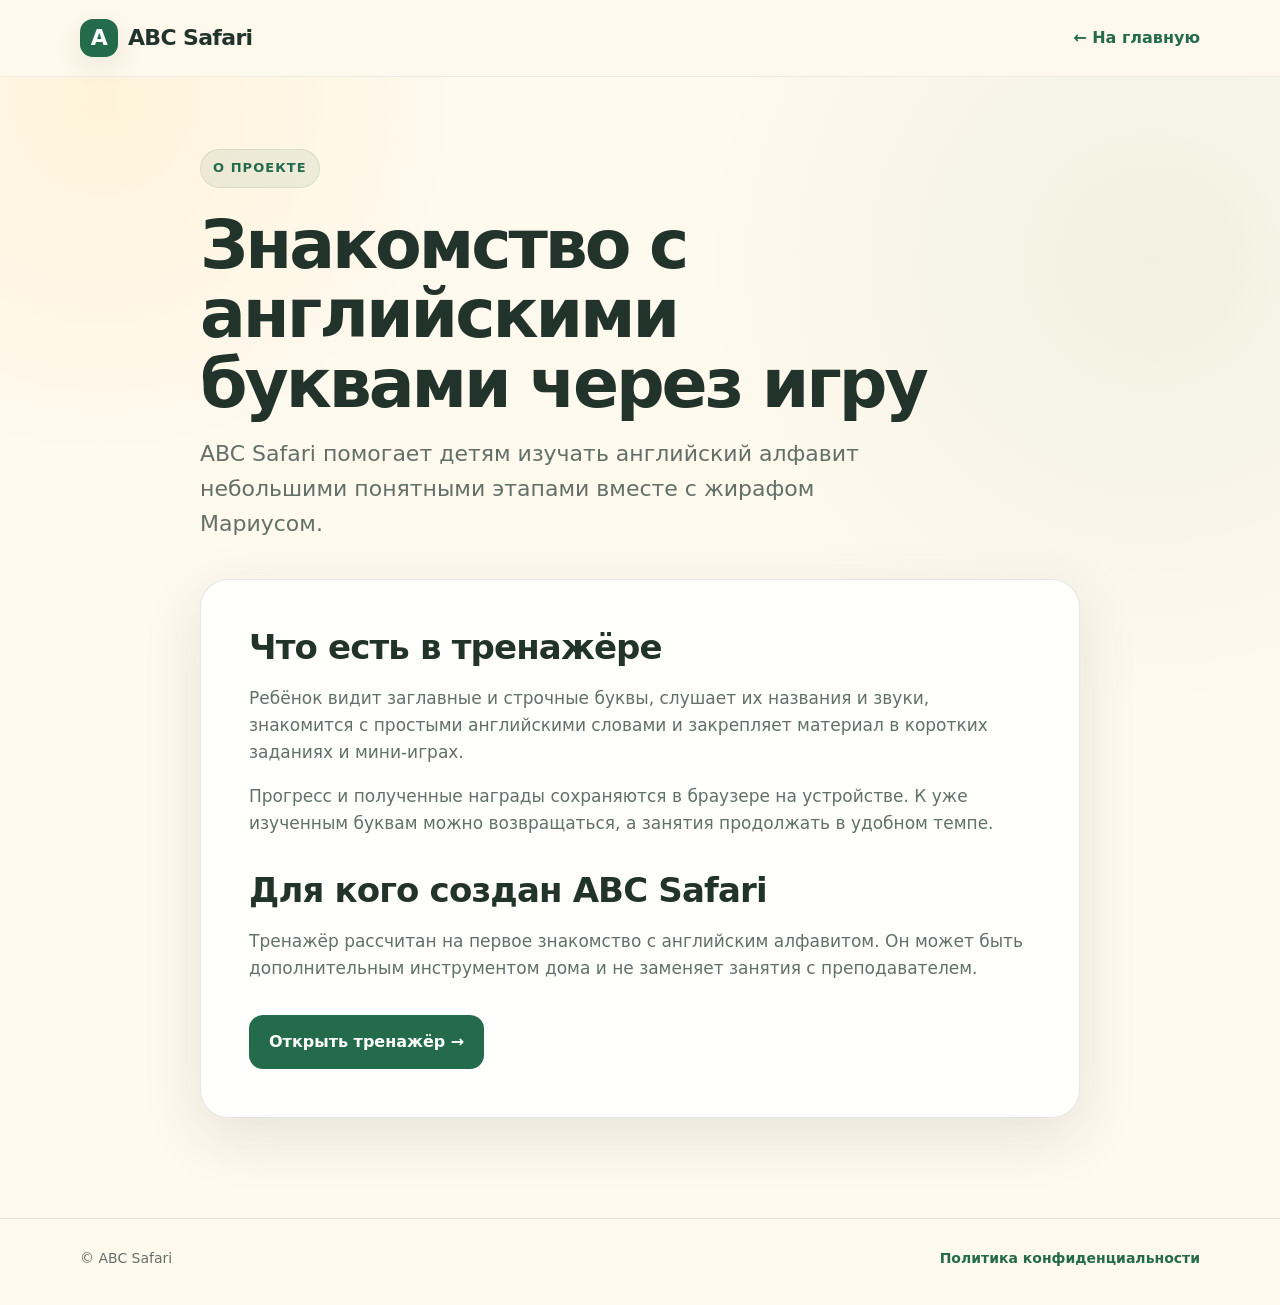
==== about/index.html @ dca10058 "Add technical SEO foundation" ====
<!doctype html>
<html lang="ru">
<head>
  <meta charset="utf-8" />
  <meta name="viewport" content="width=device-width,initial-scale=1" />
  <meta name="description" content="Об ABC Safari — игровом онлайн-тренажёре английских букв для детей." />
  <title>О проекте ABC Safari</title>
  <link rel="canonical" href="https://abcsafari.ru/about/" />
  <link rel="icon" type="image/png" href="/play/icon-192.png" />
  <link rel="stylesheet" href="/site-pages.css" />
</head>
<body>
  <header class="site-header">
    <nav class="nav" aria-label="Навигация">
      <a class="brand" href="/"><span class="brand-mark">A</span><span>ABC Safari</span></a>
      <a class="back-link" href="/">← На главную</a>
    </nav>
  </header>
  <main>
    <span class="eyebrow">О проекте</span>
    <h1>Знакомство с английскими буквами через игру</h1>
    <p class="lead">ABC Safari помогает детям изучать английский алфавит небольшими понятными этапами вместе с жирафом Мариусом.</p>
    <article class="content-card">
      <h2>Что есть в тренажёре</h2>
      <p>Ребёнок видит заглавные и строчные буквы, слушает их названия и звуки, знакомится с простыми английскими словами и закрепляет материал в коротких заданиях и мини-играх.</p>
      <p>Прогресс и полученные награды сохраняются в браузере на устройстве. К уже изученным буквам можно возвращаться, а занятия продолжать в удобном темпе.</p>
      <h2>Для кого создан ABC Safari</h2>
      <p>Тренажёр рассчитан на первое знакомство с английским алфавитом. Он может быть дополнительным инструментом дома и не заменяет занятия с преподавателем.</p>
      <a class="action" href="/play/">Открыть тренажёр →</a>
    </article>
  </main>
  <footer><div class="footer-row"><span>© ABC Safari</span><a href="/privacy/">Политика конфиденциальности</a></div></footer>
</body>
</html>
---- site-pages.css ----
:root{
  --bg:#fff9ee;
  --ink:#22332b;
  --muted:#627068;
  --green:#246b4b;
  --green-soft:#eaf3e8;
  --yellow:#ffc94d;
  --white:#fff;
  --line:rgba(34,51,43,.12);
  --shadow:0 18px 60px rgba(43,74,57,.12);
  --max:880px;
}
*{box-sizing:border-box}
html{scroll-behavior:smooth}
body{
  margin:0;color:var(--ink);background:
    radial-gradient(circle at 8% 8%,rgba(255,201,77,.12),transparent 22rem),
    radial-gradient(circle at 90% 20%,rgba(111,175,115,.10),transparent 28rem),
    var(--bg);
  font-family:"Nunito","Avenir Next","Segoe UI",system-ui,-apple-system,sans-serif;
  line-height:1.6;-webkit-font-smoothing:antialiased;
}
a{color:var(--green)}
:focus-visible{outline:3px solid rgba(243,154,61,.45);outline-offset:4px}
.site-header{border-bottom:1px solid rgba(34,51,43,.07);background:rgba(255,249,238,.9)}
.nav{width:min(1120px,calc(100% - 40px));min-height:76px;margin:auto;display:flex;align-items:center;justify-content:space-between;gap:24px}
.brand{display:flex;align-items:center;gap:10px;color:var(--ink);font-weight:900;font-size:22px;letter-spacing:-.03em;text-decoration:none}
.brand-mark{width:38px;height:38px;border-radius:13px;background:var(--green);color:#fff;display:grid;place-items:center;box-shadow:0 10px 28px rgba(43,74,57,.09)}
.back-link{font-weight:800;text-decoration:none}
main{width:min(var(--max),calc(100% - 40px));margin:0 auto;padding:72px 0 100px}
.eyebrow{display:inline-block;color:var(--green);background:rgba(36,107,75,.08);border:1px solid rgba(36,107,75,.1);padding:8px 12px;border-radius:999px;font-size:13px;font-weight:800;letter-spacing:.08em;text-transform:uppercase}
h1{max-width:760px;margin:22px 0 18px;font-size:clamp(40px,7vw,68px);line-height:1.02;letter-spacing:-.045em}
.lead{max-width:720px;color:var(--muted);font-size:clamp(18px,2.4vw,22px);margin:0 0 38px}
.content-card{background:rgba(255,255,255,.9);border:1px solid var(--line);border-radius:28px;padding:clamp(26px,5vw,48px);box-shadow:var(--shadow)}
.content-card h2{margin:34px 0 10px;font-size:clamp(25px,4vw,34px);line-height:1.15;letter-spacing:-.025em}
.content-card h2:first-child{margin-top:0}
.content-card p,.content-card li{color:var(--muted);font-size:17px}
.content-card a{font-weight:800}
.action{display:inline-flex;margin-top:16px;padding:14px 20px;border-radius:14px;background:var(--green);color:#fff;text-decoration:none;font-weight:900}
footer{border-top:1px solid var(--line);padding:28px 0 36px}
.footer-row{width:min(1120px,calc(100% - 40px));margin:auto;display:flex;justify-content:space-between;gap:20px;flex-wrap:wrap;color:var(--muted);font-size:14px}
.footer-row a{font-weight:800;text-decoration:none}
@media(max-width:600px){.nav{width:min(100% - 26px,1120px);min-height:68px}.brand{font-size:19px}main{width:min(100% - 26px,var(--max));padding:48px 0 72px}h1{font-size:clamp(34px,9vw,42px);overflow-wrap:break-word}.content-card{border-radius:22px}}
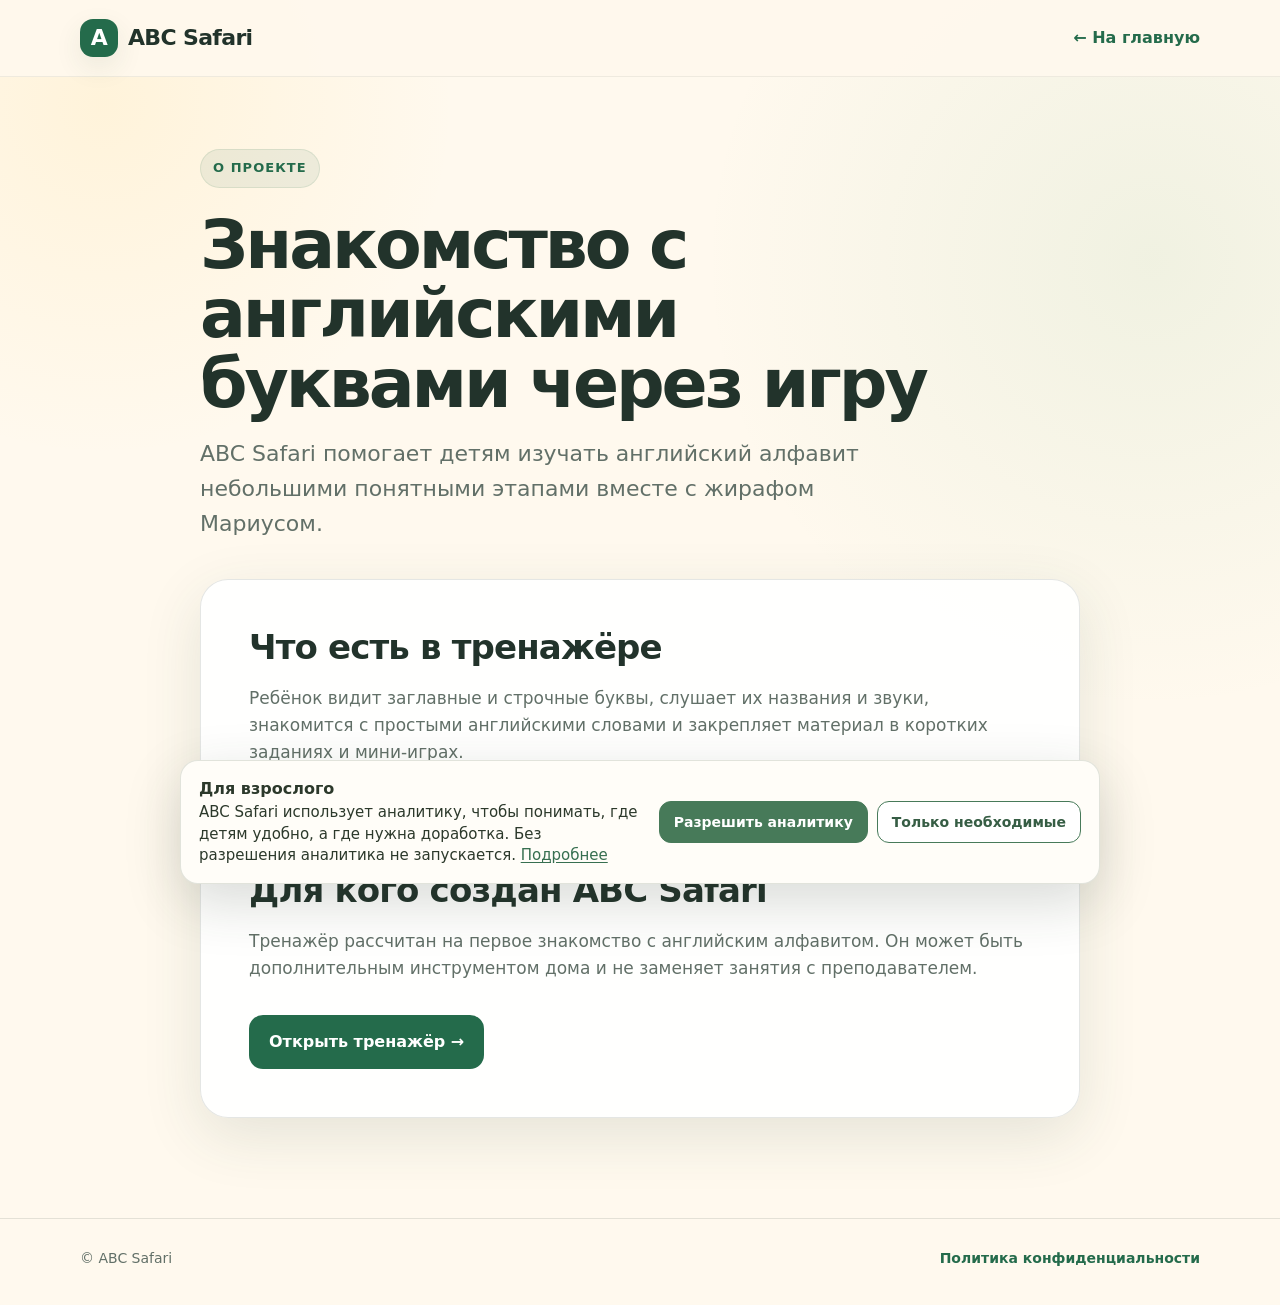
==== commit d2cc0346: "feat: add consent-aware product analytics" ====
--- a/about/index.html
+++ b/about/index.html
@@ -3,6 +3,8 @@
 <head>
   <meta charset="utf-8" />
   <meta name="viewport" content="width=device-width,initial-scale=1" />
+  <link rel="stylesheet" href="/analytics-consent.css?v=consent-v1" />
+  <script src="/analytics-consent.js?v=consent-v1"></script>
   <meta name="description" content="Об ABC Safari — игровом онлайн-тренажёре английских букв для детей." />
   <title>О проекте ABC Safari</title>
   <link rel="canonical" href="https://abcsafari.ru/about/" />
--- a/analytics-consent.css
+++ b/analytics-consent.css
@@ -0,0 +1,46 @@
+.analytics-consent{
+  position:fixed;
+  z-index:10000;
+  right:max(16px,env(safe-area-inset-right));
+  bottom:max(16px,env(safe-area-inset-bottom));
+  left:max(16px,env(safe-area-inset-left));
+  display:flex;
+  align-items:center;
+  gap:20px;
+  max-width:920px;
+  margin-inline:auto;
+  padding:16px 18px;
+  border:1px solid rgba(72,92,70,.16);
+  border-radius:18px;
+  background:#fffdf8;
+  box-shadow:0 18px 55px rgba(44,57,43,.18);
+  color:#2c392b;
+  font:15px/1.45 system-ui,-apple-system,BlinkMacSystemFont,"Segoe UI",sans-serif;
+}
+.analytics-consent__copy{flex:1;min-width:0}
+.analytics-consent__copy strong{display:block;margin-bottom:2px;font-size:16px}
+.analytics-consent__copy p{margin:0}
+.analytics-consent__copy a{color:#376f50;text-underline-offset:2px}
+.analytics-consent__actions{display:flex;flex:0 0 auto;gap:9px}
+.analytics-consent button{
+  min-height:42px;
+  padding:9px 14px;
+  border:1px solid #477a59;
+  border-radius:12px;
+  font:inherit;
+  font-size:14px;
+  font-weight:700;
+  cursor:pointer;
+}
+.analytics-consent__allow{background:#477a59;color:#fff}
+.analytics-consent__deny{background:#fff;color:#365d44}
+.analytics-consent button:focus-visible{outline:3px solid #f2bf4b;outline-offset:2px}
+@media (max-width:680px){
+  .analytics-consent{align-items:stretch;flex-direction:column;gap:12px;padding:15px}
+  .analytics-consent__actions{flex-direction:column}
+  .analytics-consent button{width:100%}
+}
+@media (prefers-reduced-motion:no-preference){
+  .analytics-consent{animation:analytics-consent-in .22s ease-out both}
+  @keyframes analytics-consent-in{from{opacity:0;transform:translateY(10px)}to{opacity:1;transform:none}}
+}
